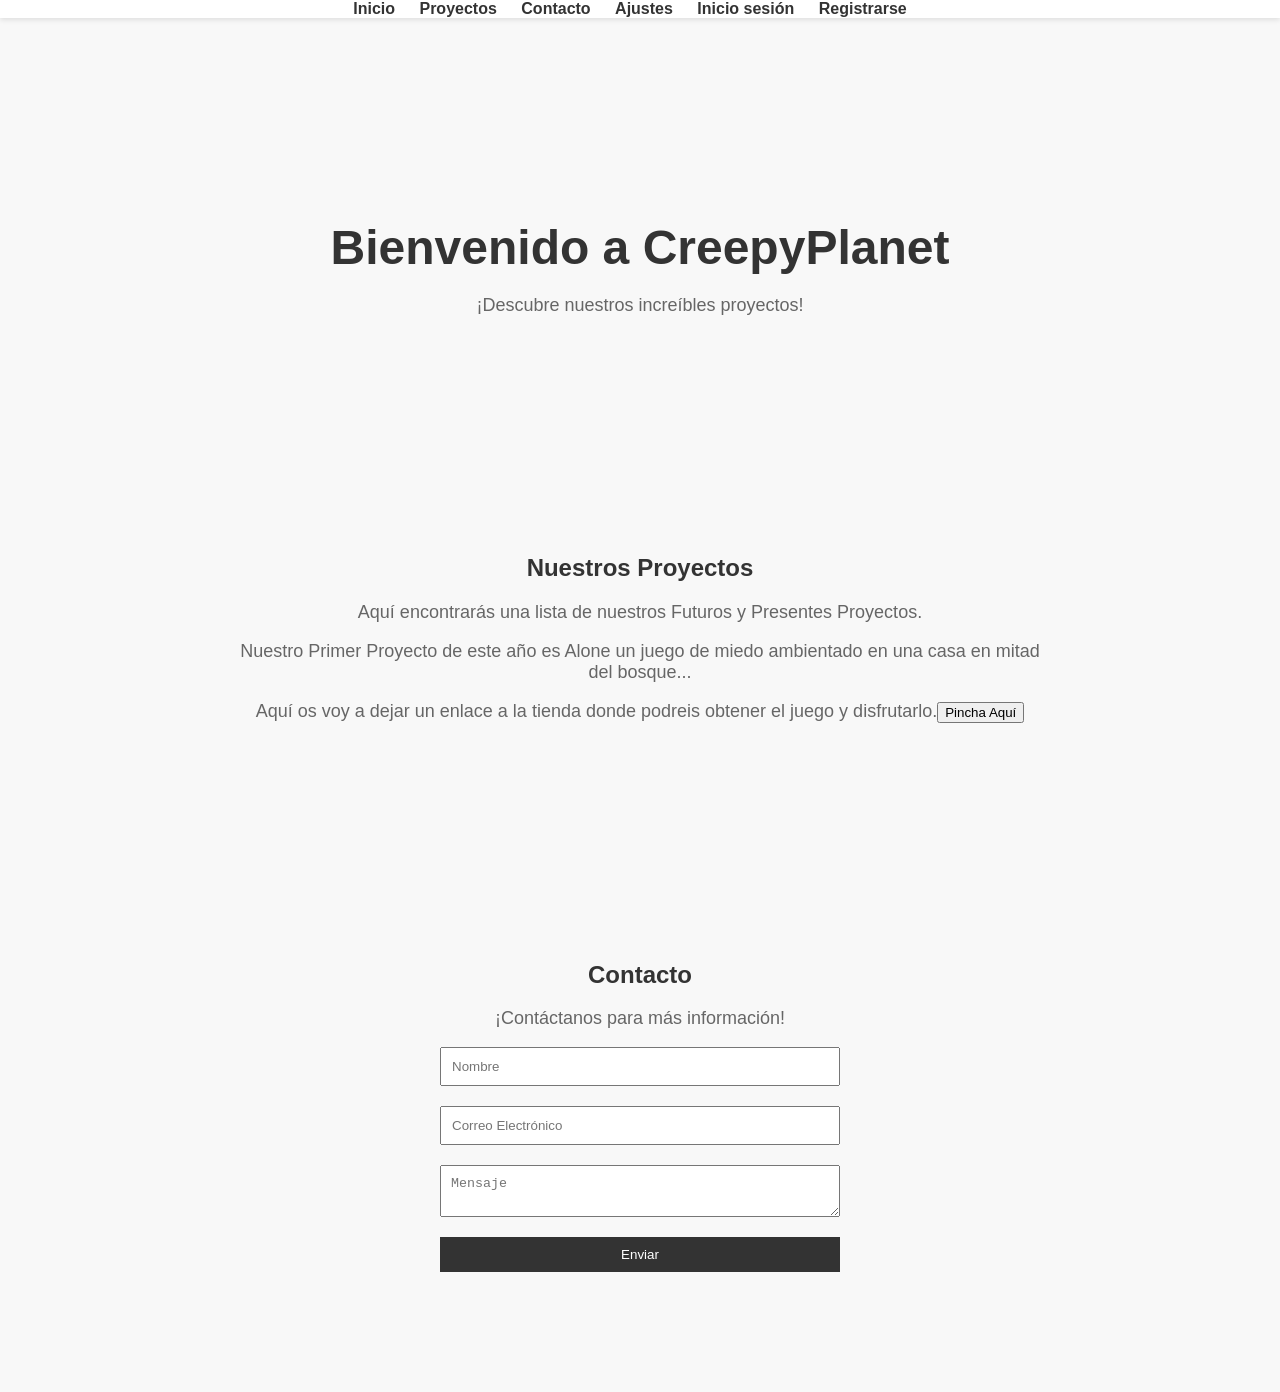
==== index.html @ d0b6a18e "Update index.html" ====
<!DOCTYPE html>
<html lang="es">
    <!DOCTYPE html>
<html lang="es">
<head>
  <meta charset="UTF-8">
  <title>Welcome - CreepyPlanet</title>
  <link rel="stylesheet" href="styles.css">
</head>
<body>
  <header>
    <nav>
      <ul>
        <li><a href="#inicio">Inicio</a></li>
        <li><a href="#servicios">Proyectos</a></li>
        <li><a href="#contacto">Contacto</a></li>
        <li><a href="Ajustes.html" class="option">Ajustes</a></li>
        <li><a href="login.html" class="option">Inicio sesión</a></li>
        <li><a href="sinup.html" class="option">Registrarse</a></li>
      </ul>
    </nav>
  </header>

  <main>
    <section id="inicio" class="section">
      <div class="content">
        <h1>Bienvenido a CreepyPlanet</h1>
        <p>¡Descubre nuestros increíbles proyectos!</p>
      </div>
    </section>

    <section id="servicios" class="section">
      <div class="content">
        <h2>Nuestros Proyectos</h2>
        <p>Aquí encontrarás una lista de nuestros Futuros y Presentes Proyectos.</p>
          <p>Nuestro Primer Proyecto de este año es Alone un juego de miedo ambientado en una casa en mitad del bosque...</p>
          <p>Aquí os voy a dejar un enlace a la tienda donde podreis obtener el juego y disfrutarlo.<button>Pincha Aquí</button></p>
      </div>
    </section>

    <section id="contacto" class="section">
      <div class="content">
        <h2>Contacto</h2>
        <p>¡Contáctanos para más información!</p>
        <form id="contact-form">
          <input type="text" placeholder="Nombre" required>
          <input type="email" placeholder="Correo Electrónico" required>
          <textarea placeholder="Mensaje" required></textarea>
          <button type="submit">Enviar</button>
        </form>
      </div>
    </section>
  </main>

  <script src="app.js"></script>
</body>
</html>
---- styles.css ----
/* Estilos para la página */

/* Estilos generales */
body {
  font-family: 'Arial', sans-serif;
  margin: 0;
  padding: 0;
  background-color: #f8f8f8;
  color: #333;
}

header {
  background-color: #fff;
  box-shadow: 0px 2px 5px rgba(0, 0, 0, 0.1);
  position: fixed;
  width: 100%;
  z-index: 1000;
}

nav ul {
  list-style: none;
  padding: 0;
  margin: 0;
  text-align: center;
}

nav ul li {
  display: inline-block;
  margin-right: 20px;
}

nav ul li a {
  text-decoration: none;
  color: #333;
  font-weight: bold;
  font-size: 16px;
  transition: color 0.3s ease;
}

nav ul li a:hover {
  color: #1DA1F2;
}

main {
  padding-top: 80px; /* Asegura que el contenido no esté detrás del encabezado */
}

/* Estilos para las secciones */
.section {
  padding: 100px 0;
  text-align: center;
}

.content {
  max-width: 800px;
  margin: 0 auto;
}

h1 {
  font-size: 48px;
  margin-bottom: 20px;
}

p {
  font-size: 18px;
  color: #666;
}

/* Estilos para el pie de página */
footer {
  background-color: #333;
  color: #fff;
  text-align: center;
  padding: 20px 0;
  position: relative;
  bottom: 0;
  width: 100%;
}



form {
  display: flex;
  flex-direction: column;
  max-width: 400px;
  margin: 0 auto;
}

form input,
form textarea,
form button {
  margin-bottom: 20px;
  padding: 10px;
}

form button {
  background-color: #333;
  color: #fff;
  border: none;
  cursor: pointer;
}

form button:hover {
  background-color: #555;
}

.grid-container {
  display: grid;
  grid-template-columns: repeat(auto-fill, minmax(300px, 1fr));
  grid-gap: 20px;
  padding: 20px;
}

.grid-item {
  border: 1px solid #ccc;
  padding: 20px;
  text-align: justify;
}

.grid-item h2 {
  margin-bottom: 10px;
  font-size: 24px;
}

/* Estilos para las imágenes */
.image-container {
  border-radius: 10px;
  overflow: hidden;
  box-shadow: 0 4px 6px rgba(0, 0, 0, 0.1);
}

.image-container img {
  width: 100%;
  height: auto;
  display: block;
  transition: transform 0.3s ease;
}

.image-container:hover img {
  transform: scale(1.05);
}
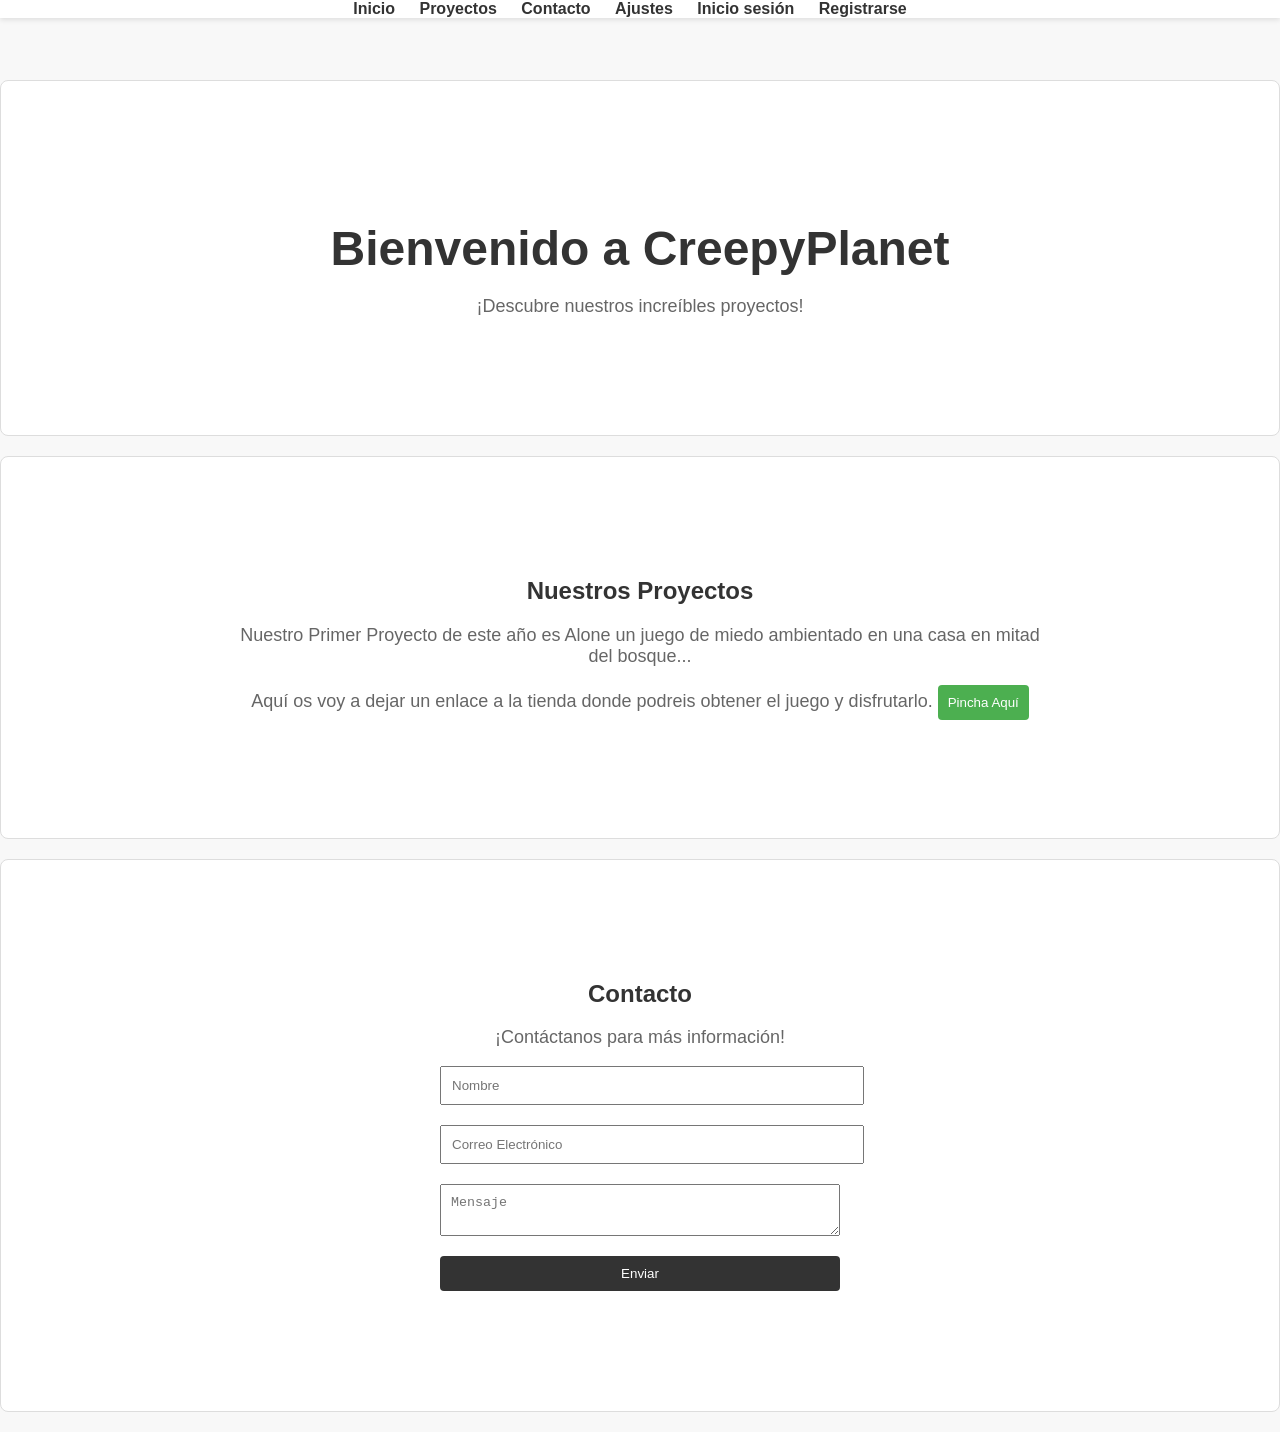
==== commit 360b368b: "Add files via upload" ====
--- a/index.html
+++ b/index.html
@@ -1,57 +1,56 @@
-<!DOCTYPE html>
-<html lang="es">
-    <!DOCTYPE html>
-<html lang="es">
-<head>
-  <meta charset="UTF-8">
-  <title>Welcome - CreepyPlanet</title>
-  <link rel="stylesheet" href="styles.css">
-</head>
-<body>
-  <header>
-    <nav>
-      <ul>
-        <li><a href="#inicio">Inicio</a></li>
-        <li><a href="#servicios">Proyectos</a></li>
-        <li><a href="#contacto">Contacto</a></li>
-        <li><a href="Ajustes.html" class="option">Ajustes</a></li>
-        <li><a href="login.html" class="option">Inicio sesión</a></li>
-        <li><a href="sinup.html" class="option">Registrarse</a></li>
-      </ul>
-    </nav>
-  </header>
-
-  <main>
-    <section id="inicio" class="section">
-      <div class="content">
-        <h1>Bienvenido a CreepyPlanet</h1>
-        <p>¡Descubre nuestros increíbles proyectos!</p>
-      </div>
-    </section>
-
-    <section id="servicios" class="section">
-      <div class="content">
-        <h2>Nuestros Proyectos</h2>
-        <p>Aquí encontrarás una lista de nuestros Futuros y Presentes Proyectos.</p>
-          <p>Nuestro Primer Proyecto de este año es Alone un juego de miedo ambientado en una casa en mitad del bosque...</p>
-          <p>Aquí os voy a dejar un enlace a la tienda donde podreis obtener el juego y disfrutarlo.<button>Pincha Aquí</button></p>
-      </div>
-    </section>
-
-    <section id="contacto" class="section">
-      <div class="content">
-        <h2>Contacto</h2>
-        <p>¡Contáctanos para más información!</p>
-        <form id="contact-form">
-          <input type="text" placeholder="Nombre" required>
-          <input type="email" placeholder="Correo Electrónico" required>
-          <textarea placeholder="Mensaje" required></textarea>
-          <button type="submit">Enviar</button>
-        </form>
-      </div>
-    </section>
-  </main>
-
-  <script src="app.js"></script>
-</body>
-</html>
+<!DOCTYPE html>
+<html lang="es">
+    <!DOCTYPE html>
+<html lang="es">
+<head>
+  <meta charset="UTF-8">
+  <title>Welcome - CreepyPlanet</title>
+  <link rel="stylesheet" href="styles.css">
+</head>
+<body>
+  <header>
+    <nav>
+      <ul>
+        <li><a href="#inicio">Inicio</a></li>
+        <li><a href="#servicios">Proyectos</a></li>
+        <li><a href="#contacto">Contacto</a></li>
+        <li><a href="Ajustes.html" class="option">Ajustes</a></li>
+        <li><a href="login.html" class="option">Inicio sesión</a></li>
+        <li><a href="sinup.html" class="option">Registrarse</a></li>
+      </ul>
+    </nav>
+  </header>
+
+  <main>
+    <section id="inicio" class="section">
+      <div class="content">
+        <h1>Bienvenido a CreepyPlanet</h1>
+        <p>¡Descubre nuestros increíbles proyectos!</p>
+      </div>
+    </section>
+
+    <section id="servicios" class="section">
+      <div class="content">
+        <h2>Nuestros Proyectos</h2>
+          <p>Nuestro Primer Proyecto de este año es Alone un juego de miedo ambientado en una casa en mitad del bosque...</p>
+          <p>Aquí os voy a dejar un enlace a la tienda donde podreis obtener el juego y disfrutarlo. <a href="juego.html"  class="option"> <button>Pincha Aquí</button> </a></p>
+      </div>
+    </section>
+
+    <section id="contacto" class="section">
+      <div class="content">
+        <h2>Contacto</h2>
+        <p>¡Contáctanos para más información!</p>
+        <form id="contact-form">
+          <input type="text" placeholder="Nombre" required>
+          <input type="email" placeholder="Correo Electrónico" required>
+          <textarea placeholder="Mensaje" required></textarea>
+          <button type="submit">Enviar</button>
+        </form>
+      </div>
+    </section>
+  </main>
+
+  <script src="app.js"></script>
+</body>
+</html>
--- a/styles.css
+++ b/styles.css
@@ -1,141 +1,187 @@
-/* Estilos para la página */
-
-/* Estilos generales */
-body {
-  font-family: 'Arial', sans-serif;
-  margin: 0;
-  padding: 0;
-  background-color: #f8f8f8;
-  color: #333;
-}
-
-header {
-  background-color: #fff;
-  box-shadow: 0px 2px 5px rgba(0, 0, 0, 0.1);
-  position: fixed;
-  width: 100%;
-  z-index: 1000;
-}
-
-nav ul {
-  list-style: none;
-  padding: 0;
-  margin: 0;
-  text-align: center;
-}
-
-nav ul li {
-  display: inline-block;
-  margin-right: 20px;
-}
-
-nav ul li a {
-  text-decoration: none;
-  color: #333;
-  font-weight: bold;
-  font-size: 16px;
-  transition: color 0.3s ease;
-}
-
-nav ul li a:hover {
-  color: #1DA1F2;
-}
-
-main {
-  padding-top: 80px; /* Asegura que el contenido no esté detrás del encabezado */
-}
-
-/* Estilos para las secciones */
-.section {
-  padding: 100px 0;
-  text-align: center;
-}
-
-.content {
-  max-width: 800px;
-  margin: 0 auto;
-}
-
-h1 {
-  font-size: 48px;
-  margin-bottom: 20px;
-}
-
-p {
-  font-size: 18px;
-  color: #666;
-}
-
-/* Estilos para el pie de página */
-footer {
-  background-color: #333;
-  color: #fff;
-  text-align: center;
-  padding: 20px 0;
-  position: relative;
-  bottom: 0;
-  width: 100%;
-}
-
-
-
-form {
-  display: flex;
-  flex-direction: column;
-  max-width: 400px;
-  margin: 0 auto;
-}
-
-form input,
-form textarea,
-form button {
-  margin-bottom: 20px;
-  padding: 10px;
-}
-
-form button {
-  background-color: #333;
-  color: #fff;
-  border: none;
-  cursor: pointer;
-}
-
-form button:hover {
-  background-color: #555;
-}
-
-.grid-container {
-  display: grid;
-  grid-template-columns: repeat(auto-fill, minmax(300px, 1fr));
-  grid-gap: 20px;
-  padding: 20px;
-}
-
-.grid-item {
-  border: 1px solid #ccc;
-  padding: 20px;
-  text-align: justify;
-}
-
-.grid-item h2 {
-  margin-bottom: 10px;
-  font-size: 24px;
-}
-
-/* Estilos para las imágenes */
-.image-container {
-  border-radius: 10px;
-  overflow: hidden;
-  box-shadow: 0 4px 6px rgba(0, 0, 0, 0.1);
-}
-
-.image-container img {
-  width: 100%;
-  height: auto;
-  display: block;
-  transition: transform 0.3s ease;
-}
-
-.image-container:hover img {
-  transform: scale(1.05);
+/* Estilos para la página */
+
+/* Estilos generales */
+
+      body {
+        font-family: Arial, sans-serif;
+        margin: 20px;
+        background-color: #f4f4f4;
+      }
+    
+      h1 {
+        color: #333;
+      }
+    
+      section {
+        background-color: #fff;
+        border: 1px solid #ddd;
+        margin-bottom: 20px;
+        padding: 20px;
+        border-radius: 8px;
+      }
+    
+      label {
+        display: block;
+        margin-bottom: 10px;
+        font-weight: bold;
+      }
+    
+      input, select {
+        margin-bottom: 20px;
+        padding: 10px;
+        width: 100%;
+      }
+    
+      button {
+        padding: 10px;
+        background-color: #4CAF50;
+        color: white;
+        border: none;
+        border-radius: 4px;
+        cursor: pointer;
+      }
+    
+      footer {
+        margin-top: 50px;
+        text-align: center;
+        color: #777;
+      }
+
+body {
+  font-family: 'Arial', sans-serif;
+  margin: 0;
+  padding: 0;
+  background-color: #f8f8f8;
+  color: #333;
+}
+
+header {
+  background-color: #fff;
+  box-shadow: 0px 2px 5px rgba(0, 0, 0, 0.1);
+  position: fixed;
+  width: 100%;
+  z-index: 1000;
+}
+
+nav ul {
+  list-style: none;
+  padding: 0;
+  margin: 0;
+  text-align: center;
+}
+
+nav ul li {
+  display: inline-block;
+  margin-right: 20px;
+}
+
+nav ul li a {
+  text-decoration: none;
+  color: #333;
+  font-weight: bold;
+  font-size: 16px;
+  transition: color 0.3s ease;
+}
+
+nav ul li a:hover {
+  color: #1DA1F2;
+}
+
+main {
+  padding-top: 80px; /* Asegura que el contenido no esté detrás del encabezado */
+}
+
+/* Estilos para las secciones */
+.section {
+  padding: 100px 0;
+  text-align: center;
+}
+
+.content {
+  max-width: 800px;
+  margin: 0 auto;
+}
+
+h1 {
+  font-size: 48px;
+  margin-bottom: 20px;
+}
+
+p {
+  font-size: 18px;
+  color: #666;
+}
+
+/* Estilos para el pie de página */
+footer {
+  background-color: #333;
+  color: #fff;
+  text-align: center;
+  padding: 20px 0;
+  position: relative;
+  bottom: 0;
+  width: 100%;
+}
+
+
+
+form {
+  display: flex;
+  flex-direction: column;
+  max-width: 400px;
+  margin: 0 auto;
+}
+
+form input,
+form textarea,
+form button {
+  margin-bottom: 20px;
+  padding: 10px;
+}
+
+form button {
+  background-color: #333;
+  color: #fff;
+  border: none;
+  cursor: pointer;
+}
+
+form button:hover {
+  background-color: #555;
+}
+
+.grid-container {
+  display: grid;
+  grid-template-columns: repeat(auto-fill, minmax(300px, 1fr));
+  grid-gap: 20px;
+  padding: 20px;
+}
+
+.grid-item {
+  border: 1px solid #ccc;
+  padding: 20px;
+  text-align: justify;
+}
+
+.grid-item h2 {
+  margin-bottom: 10px;
+  font-size: 24px;
+}
+
+/* Estilos para las imágenes */
+.image-container {
+  border-radius: 10px;
+  overflow: hidden;
+  box-shadow: 0 4px 6px rgba(0, 0, 0, 0.1);
+}
+
+.image-container img {
+  width: 100%;
+  height: auto;
+  display: block;
+  transition: transform 0.3s ease;
+}
+
+.image-container:hover img {
+  transform: scale(1.05);
 }
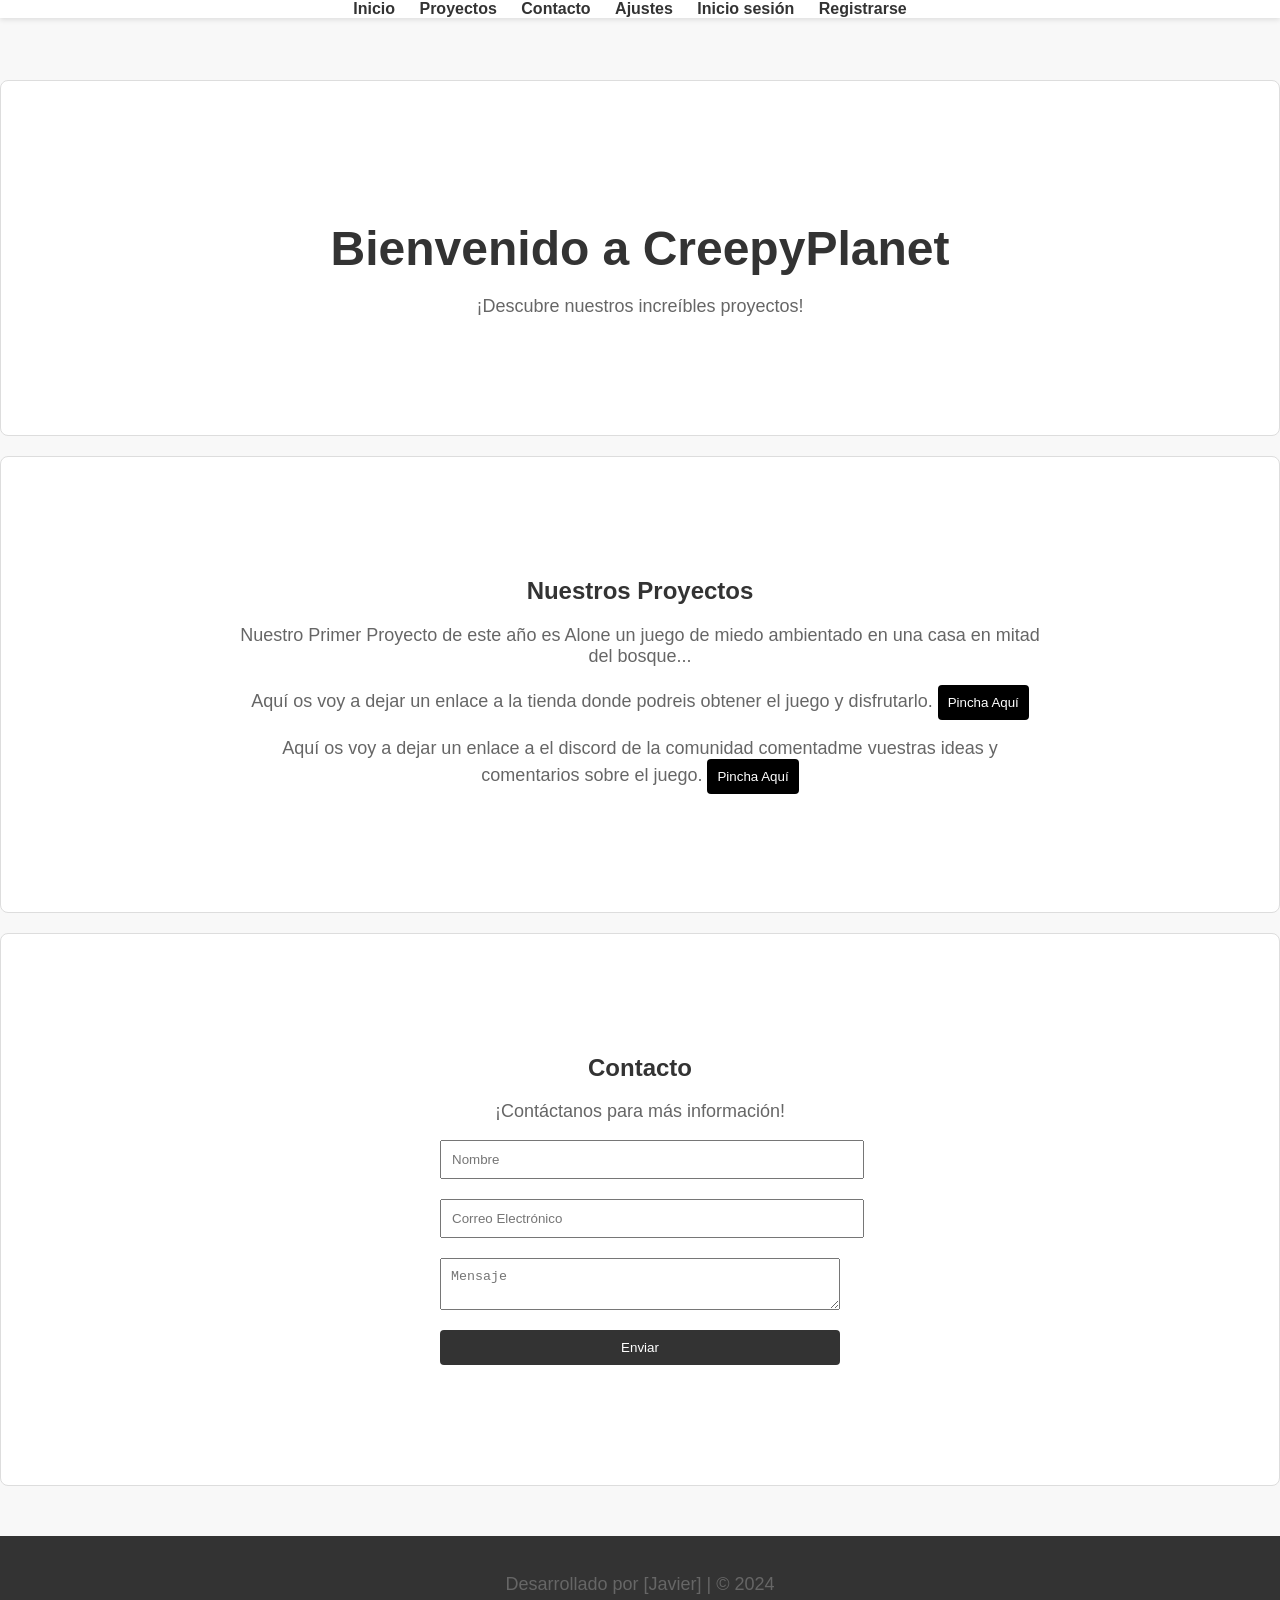
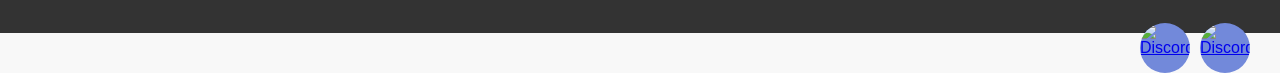
==== commit a2fe15ea: "Add files via upload" ====
--- a/index.html
+++ b/index.html
@@ -4,13 +4,14 @@
 <html lang="es">
 <head>
   <meta charset="UTF-8">
-  <title>Welcome - CreepyPlanet</title>
+  <title>Bienvenido - CreepyPlanet</title>
   <link rel="stylesheet" href="styles.css">
 </head>
 <body>
   <header>
     <nav>
       <ul>
+
         <li><a href="#inicio">Inicio</a></li>
         <li><a href="#servicios">Proyectos</a></li>
         <li><a href="#contacto">Contacto</a></li>
@@ -34,7 +35,8 @@
         <h2>Nuestros Proyectos</h2>
           <p>Nuestro Primer Proyecto de este año es Alone un juego de miedo ambientado en una casa en mitad del bosque...</p>
           <p>Aquí os voy a dejar un enlace a la tienda donde podreis obtener el juego y disfrutarlo. <a href="juego.html"  class="option"> <button>Pincha Aquí</button> </a></p>
-      </div>
+          <p>Aquí os voy a dejar un enlace a el  discord de la comunidad comentadme vuestras ideas y comentarios sobre el juego. <a href="https://discord.gg/C5RjZW2H"  class="option"> <button>Pincha Aquí</button> </a></p>
+        </div>
     </section>
 
     <section id="contacto" class="section">
@@ -51,6 +53,21 @@
     </section>
   </main>
 
+  <footer>
+    <p>Desarrollado por [Javier] | © 2024<div class="container1">
+      <a class="discord-link" href="https://discord.gg/C5RjZW2H" target="_blank">
+          <img src="C:\Users\fjmor\Desktop\compañia\1.png" alt="Discord">
+      </a>
+    </div>
+    <div class="container2">
+      <a class="discord-link" href="https://discord.gg/C5RjZW2H" target="_blank">
+          <img src="C:\Users\fjmor\Desktop\compañia\2.jpg" alt="Discord">
+      </a>
+    </div></p>
+
+  </footer>
+
+
   <script src="app.js"></script>
 </body>
 </html>
--- a/styles.css
+++ b/styles.css
@@ -1,6 +1,46 @@
 /* Estilos para la página */
 
 /* Estilos generales */
+
+
+
+.container1 {
+  position: relative;
+  margin-right: 20px; /* Ajusta el espacio en blanco a tu preferencia */
+}
+.container2 {
+  position: relative;
+  margin-right: 80px; /* Ajusta el espacio en blanco a tu preferencia */
+}
+.discord-link {
+  position: absolute;
+  top: 10px;
+  right: 10px;
+  display: block;
+  width: 50px;
+  height: 50px;
+  border-radius: 50%;
+  background-color: #7289DA;
+  overflow: hidden;
+}
+
+.discord-link img {
+  width: 100%;
+  height: 100%;
+  object-fit: cover;
+}
+
+.egg {
+  position: absolute;
+  top: 50%;
+  left: 50%;
+  transform: translate(-50%, -50%);
+  width: 20px; /* ajusta el tamaño del "huevo" según tus preferencias */
+  height: 20px;
+  background-color: yellow;
+  border-radius: 50%;
+}
+
 
       body {
         font-family: Arial, sans-serif;
@@ -34,7 +74,7 @@
     
       button {
         padding: 10px;
-        background-color: #4CAF50;
+        background-color: #000000;
         color: white;
         border: none;
         border-radius: 4px;
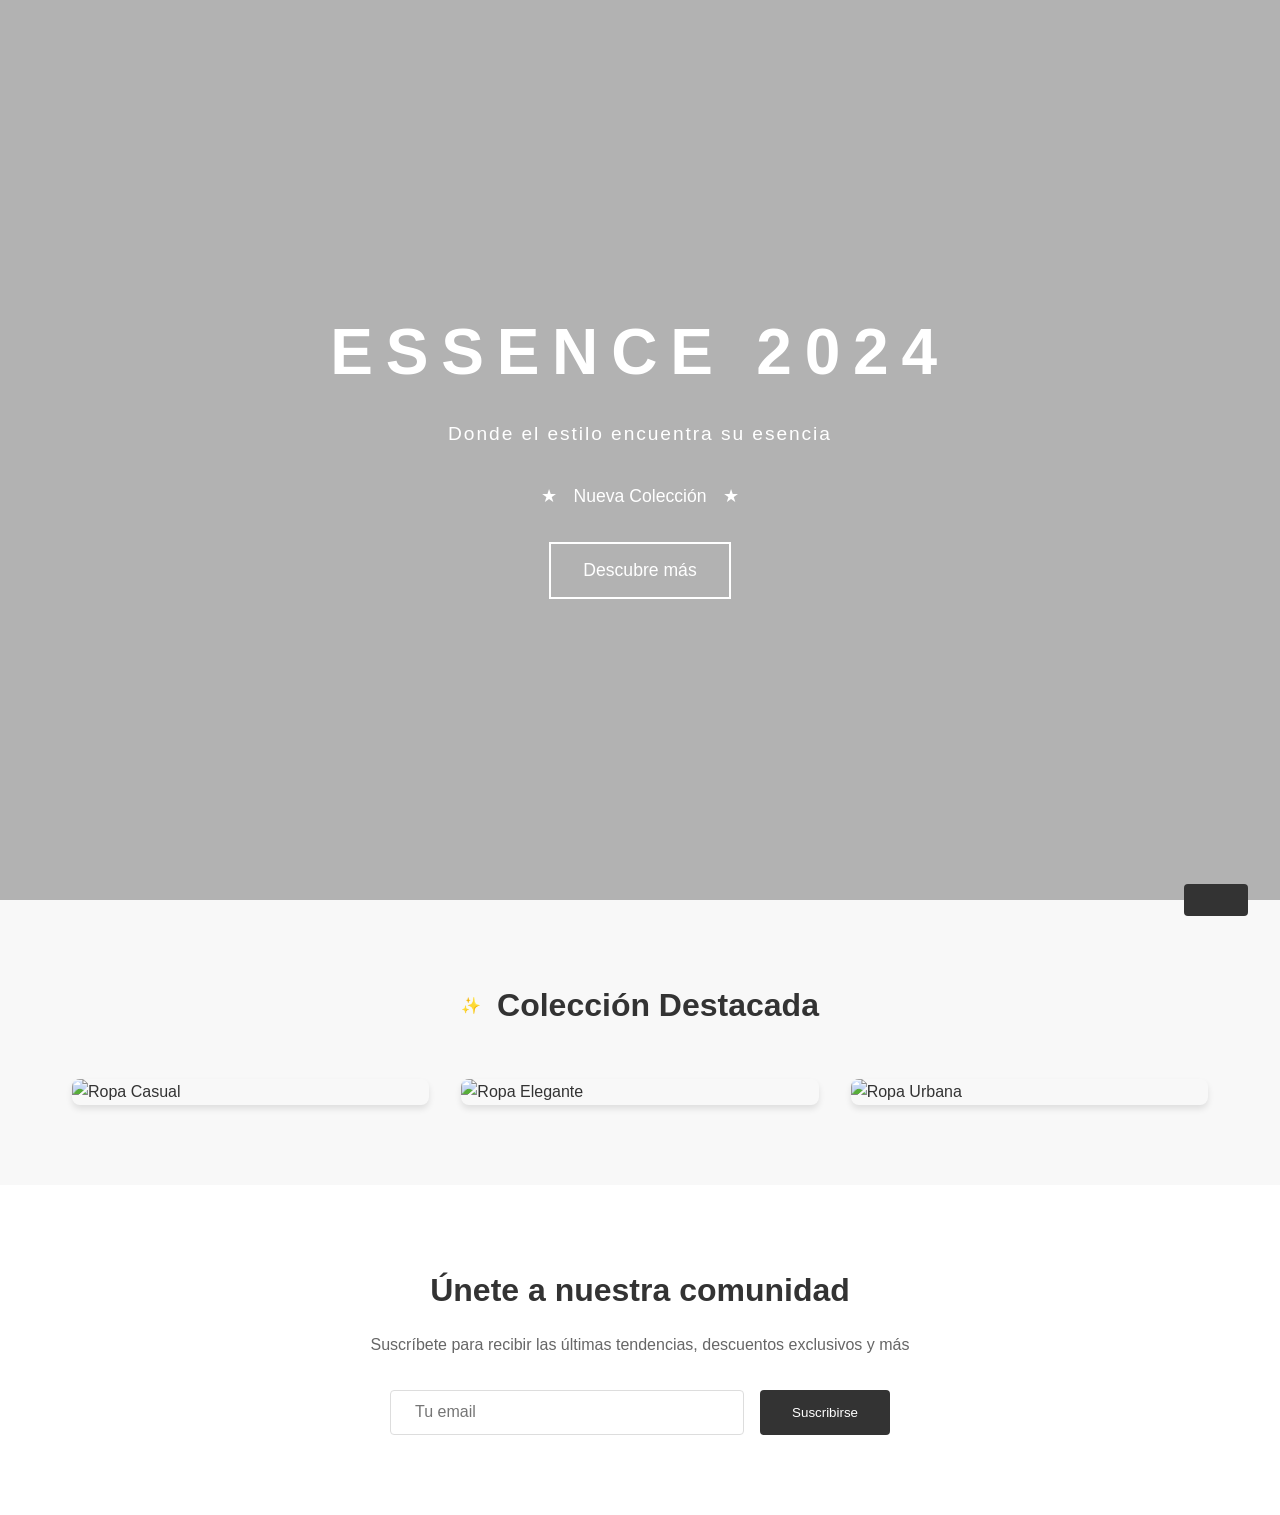
==== commit 4f286e55: "Add files via upload" ====
--- a/index.html
+++ b/index.html
@@ -1,73 +1,79 @@
 <!DOCTYPE html>
 <html lang="es">
-    <!DOCTYPE html>
-<html lang="es">
-<head>
-  <meta charset="UTF-8">
-  <title>Bienvenido - CreepyPlanet</title>
-  <link rel="stylesheet" href="styles.css">
-</head>
-<body>
-  <header>
-    <nav>
-      <ul>
-
-        <li><a href="#inicio">Inicio</a></li>
-        <li><a href="#servicios">Proyectos</a></li>
-        <li><a href="#contacto">Contacto</a></li>
-        <li><a href="Ajustes.html" class="option">Ajustes</a></li>
-        <li><a href="login.html" class="option">Inicio sesión</a></li>
-        <li><a href="sinup.html" class="option">Registrarse</a></li>
-      </ul>
-    </nav>
-  </header>
-
-  <main>
-    <section id="inicio" class="section">
-      <div class="content">
-        <h1>Bienvenido a CreepyPlanet</h1>
-        <p>¡Descubre nuestros increíbles proyectos!</p>
+  <head>
+    <meta charset="UTF-8" />
+    <meta name="viewport" content="width=device-width, initial-scale=1.0" />
+    <title>ESSENCE - Moda Contemporánea</title>
+    <meta name="description" content="Descubre la nueva colección de moda contemporánea" />
+    <link rel="stylesheet" href="style.css">
+  </head>
+  <body>
+    <!-- Hero Section -->
+    <section class="hero">
+      <div class="hero-overlay"></div>
+      <div class="hero-content">
+        <h1>ESSENCE <span class="glow">2024</span></h1>
+        <p>Donde el estilo encuentra su esencia</p>
+        <div class="date-container">
+          <span class="star">★</span>
+          <span>Nueva Colección</span>
+          <span class="star">★</span>
+        </div>
+        <button class="cta-button">Descubre más</button>
       </div>
     </section>
 
-    <section id="servicios" class="section">
-      <div class="content">
-        <h2>Nuestros Proyectos</h2>
-          <p>Nuestro Primer Proyecto de este año es Alone un juego de miedo ambientado en una casa en mitad del bosque...</p>
-          <p>Aquí os voy a dejar un enlace a la tienda donde podreis obtener el juego y disfrutarlo. <a href="juego.html"  class="option"> <button>Pincha Aquí</button> </a></p>
-          <p>Aquí os voy a dejar un enlace a el  discord de la comunidad comentadme vuestras ideas y comentarios sobre el juego. <a href="https://discord.gg/C5RjZW2H"  class="option"> <button>Pincha Aquí</button> </a></p>
+    <!-- Collection Section -->
+    <section class="artists">
+      <div class="container">
+        <div class="section-header">
+          <span class="icon">✨</span>
+          <h2>Colección Destacada</h2>
         </div>
+        <div class="artists-grid">
+          <div class="artist-card">
+            <div class="artist-overlay"></div>
+            <img src="https://images.unsplash.com/photo-1539109136881-3be0616acf4b" alt="Ropa Casual">
+            <div class="artist-info">
+              <h3>Casual Chic</h3>
+              <p>Colección Primavera</p>
+            </div>
+          </div>
+          <div class="artist-card">
+            <div class="artist-overlay"></div>
+            <img src="https://images.unsplash.com/photo-1445205170230-053b83016050" alt="Ropa Elegante">
+            <div class="artist-info">
+              <h3>Elegancia Natural</h3>
+              <p>Colección Verano</p>
+            </div>
+          </div>
+          <div class="artist-card">
+            <div class="artist-overlay"></div>
+            <img src="https://images.unsplash.com/photo-1490481651871-ab68de25d43d" alt="Ropa Urbana">
+            <div class="artist-info">
+              <h3>Urban Style</h3>
+              <p>Colección Otoño</p>
+            </div>
+          </div>
+        </div>
+      </div>
     </section>
 
-    <section id="contacto" class="section">
-      <div class="content">
-        <h2>Contacto</h2>
-        <p>¡Contáctanos para más información!</p>
-        <form id="contact-form">
-          <input type="text" placeholder="Nombre" required>
-          <input type="email" placeholder="Correo Electrónico" required>
-          <textarea placeholder="Mensaje" required></textarea>
-          <button type="submit">Enviar</button>
+    <!-- Contact Section -->
+    <section class="contact">
+      <div class="container">
+        <h2>Únete a nuestra comunidad</h2>
+        <p>Suscríbete para recibir las últimas tendencias, descuentos exclusivos y más</p>
+        <form id="newsletter-form">
+          <div class="form-group">
+            <input type="email" id="email" placeholder="Tu email" required>
+            <button type="submit">Suscribirse</button>
+          </div>
         </form>
       </div>
     </section>
-  </main>
 
-  <footer>
-    <p>Desarrollado por [Javier] | © 2024<div class="container1">
-      <a class="discord-link" href="https://discord.gg/C5RjZW2H" target="_blank">
-          <img src="C:\Users\fjmor\Desktop\compañia\1.png" alt="Discord">
-      </a>
-    </div>
-    <div class="container2">
-      <a class="discord-link" href="https://discord.gg/C5RjZW2H" target="_blank">
-          <img src="C:\Users\fjmor\Desktop\compañia\2.jpg" alt="Discord">
-      </a>
-    </div></p>
-
-  </footer>
-
-
-  <script src="app.js"></script>
-</body>
+    <div id="toast" class="toast"></div>
+    <script src="script.js"></script>
+  </body>
 </html>
--- a/style.css
+++ b/style.css
@@ -0,0 +1,254 @@
+/* Base Styles */
+* {
+  margin: 0;
+  padding: 0;
+  box-sizing: border-box;
+}
+
+body {
+  font-family: 'Inter', sans-serif;
+  line-height: 1.6;
+  color: #333;
+  background-color: #fff;
+}
+
+/* Hero Section */
+.hero {
+  position: relative;
+  height: 100vh;
+  display: flex;
+  align-items: center;
+  justify-content: center;
+  text-align: center;
+  overflow: hidden;
+}
+
+.hero-overlay {
+  position: absolute;
+  top: 0;
+  left: 0;
+  width: 100%;
+  height: 100%;
+  background: rgba(0, 0, 0, 0.3);
+  z-index: 1;
+}
+
+.hero-content {
+  position: relative;
+  z-index: 2;
+  color: #fff;
+}
+
+.hero h1 {
+  font-size: 4rem;
+  margin-bottom: 1rem;
+  letter-spacing: 0.2em;
+}
+
+.hero p {
+  font-size: 1.2rem;
+  margin-bottom: 2rem;
+  letter-spacing: 0.1em;
+}
+
+.date-container {
+  display: flex;
+  align-items: center;
+  justify-content: center;
+  gap: 1rem;
+  margin-bottom: 2rem;
+  font-size: 1.1rem;
+}
+
+.star {
+  animation: glow 2s ease-in-out infinite;
+}
+
+.cta-button {
+  padding: 1rem 2rem;
+  font-size: 1.1rem;
+  background: transparent;
+  border: 2px solid #fff;
+  color: #fff;
+  cursor: pointer;
+  transition: all 0.3s ease;
+}
+
+.cta-button:hover {
+  background: #fff;
+  color: #000;
+}
+
+/* Collection Section */
+.artists {
+  padding: 5rem 0;
+  background: #f8f8f8;
+}
+
+.container {
+  max-width: 1200px;
+  margin: 0 auto;
+  padding: 0 2rem;
+}
+
+.section-header {
+  text-align: center;
+  margin-bottom: 3rem;
+  display: flex;
+  align-items: center;
+  justify-content: center;
+  gap: 1rem;
+}
+
+.section-header h2 {
+  font-size: 2rem;
+  color: #333;
+}
+
+.artists-grid {
+  display: grid;
+  grid-template-columns: repeat(auto-fit, minmax(300px, 1fr));
+  gap: 2rem;
+}
+
+.artist-card {
+  position: relative;
+  overflow: hidden;
+  border-radius: 8px;
+  box-shadow: 0 4px 6px rgba(0, 0, 0, 0.1);
+}
+
+.artist-card img {
+  width: 100%;
+  height: 400px;
+  object-fit: cover;
+  transition: transform 0.3s ease;
+}
+
+.artist-overlay {
+  position: absolute;
+  bottom: 0;
+  left: 0;
+  right: 0;
+  background: linear-gradient(to top, rgba(0, 0, 0, 0.8), transparent);
+  padding: 2rem;
+  color: #fff;
+  transform: translateY(100%);
+  transition: transform 0.3s ease;
+}
+
+.artist-card:hover .artist-overlay {
+  transform: translateY(0);
+}
+
+.artist-card:hover img {
+  transform: scale(1.05);
+}
+
+.artist-info {
+  position: absolute;
+  bottom: 0;
+  left: 0;
+  right: 0;
+  padding: 1.5rem;
+  color: #fff;
+  z-index: 2;
+}
+
+.artist-info h3 {
+  font-size: 1.5rem;
+  margin-bottom: 0.5rem;
+}
+
+/* Contact Section */
+.contact {
+  padding: 5rem 0;
+  background: #fff;
+  text-align: center;
+}
+
+.contact h2 {
+  font-size: 2rem;
+  margin-bottom: 1rem;
+  color: #333;
+}
+
+.contact p {
+  color: #666;
+  margin-bottom: 2rem;
+  max-width: 600px;
+  margin-left: auto;
+  margin-right: auto;
+}
+
+.form-group {
+  display: flex;
+  gap: 1rem;
+  max-width: 500px;
+  margin: 0 auto;
+}
+
+.form-group input {
+  flex: 1;
+  padding: 0.8rem 1.5rem;
+  border: 1px solid #ddd;
+  border-radius: 4px;
+  font-size: 1rem;
+}
+
+.form-group button {
+  padding: 0.8rem 2rem;
+  background: #333;
+  color: #fff;
+  border: none;
+  border-radius: 4px;
+  cursor: pointer;
+  transition: background 0.3s ease;
+}
+
+.form-group button:hover {
+  background: #555;
+}
+
+/* Toast Notification */
+.toast {
+  position: fixed;
+  bottom: 2rem;
+  right: 2rem;
+  padding: 1rem 2rem;
+  background: #333;
+  color: #fff;
+  border-radius: 4px;
+  transform: translateY(150%);
+  transition: transform 0.3s ease;
+  z-index: 1000;
+}
+
+.toast.show {
+  transform: translateY(0);
+}
+
+/* Animations */
+@keyframes glow {
+  0%, 100% {
+    opacity: 1;
+  }
+  50% {
+    opacity: 0.5;
+  }
+}
+
+/* Responsive Design */
+@media (max-width: 768px) {
+  .hero h1 {
+    font-size: 3rem;
+  }
+  
+  .form-group {
+    flex-direction: column;
+  }
+  
+  .form-group button {
+    width: 100%;
+  }
+}
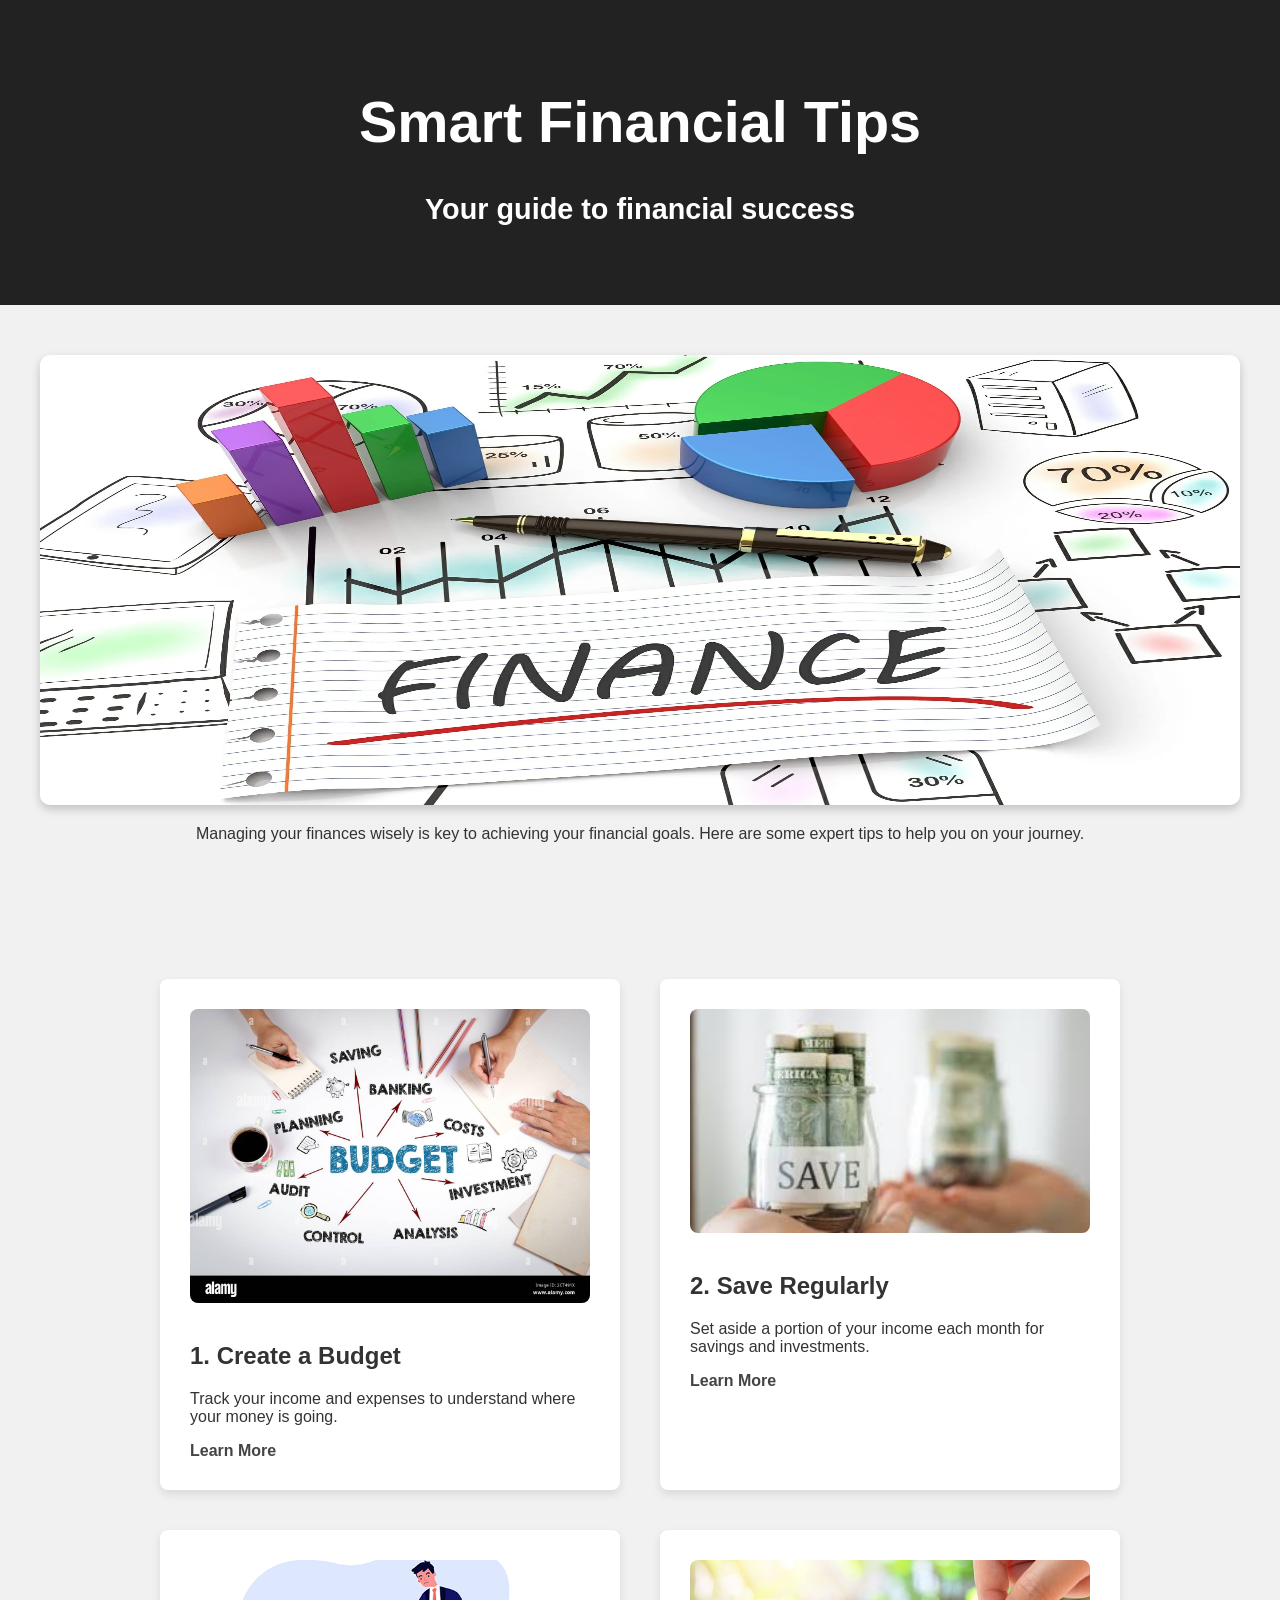
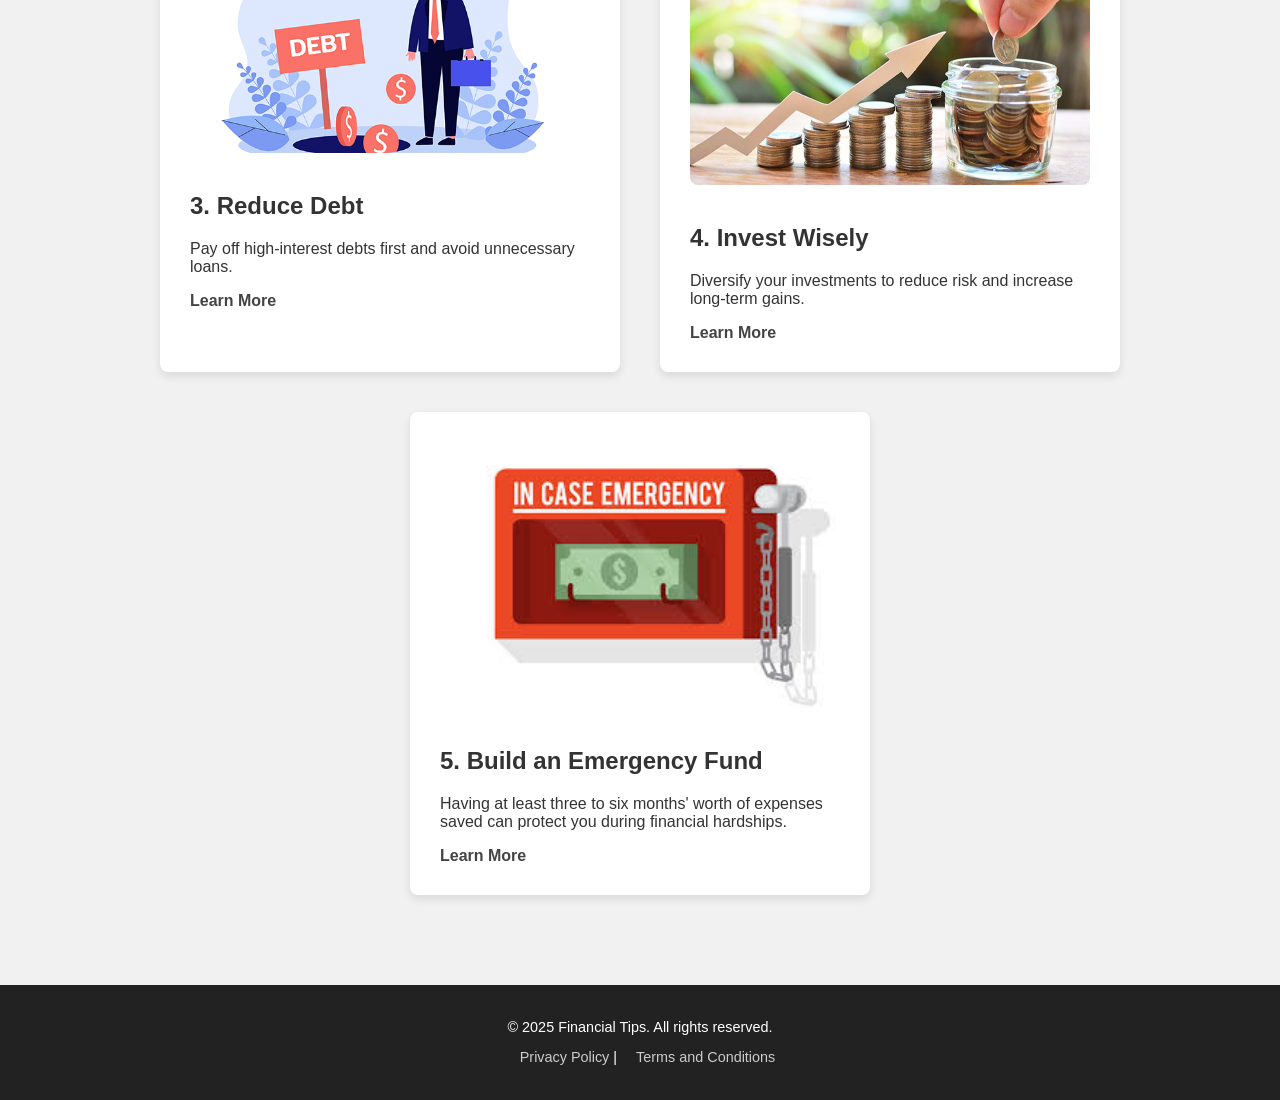
==== commit ea839db3: "Add files via upload" ====
--- a/index.html
+++ b/index.html
@@ -1,79 +1,152 @@
 <!DOCTYPE html>
-<html lang="es">
-  <head>
-    <meta charset="UTF-8" />
-    <meta name="viewport" content="width=device-width, initial-scale=1.0" />
-    <title>ESSENCE - Moda Contemporánea</title>
-    <meta name="description" content="Descubre la nueva colección de moda contemporánea" />
-    <link rel="stylesheet" href="style.css">
-  </head>
-  <body>
-    <!-- Hero Section -->
-    <section class="hero">
-      <div class="hero-overlay"></div>
-      <div class="hero-content">
-        <h1>ESSENCE <span class="glow">2024</span></h1>
-        <p>Donde el estilo encuentra su esencia</p>
-        <div class="date-container">
-          <span class="star">★</span>
-          <span>Nueva Colección</span>
-          <span class="star">★</span>
+<html lang="en">
+<head>
+    <meta charset="UTF-8">
+    <meta name="viewport" content="width=device-width, initial-scale=1.0">
+    <title>Financial Tips</title>
+    <style>
+        body {
+            font-family: 'Poppins', sans-serif;
+            margin: 0;
+            padding: 0;
+            background-color: #f1f1f1;
+            color: #333;
+            text-align: center;
+        }
+        header {
+            background: #222;
+            color: white;
+            padding: 50px 20px;
+            font-size: 1.8rem;
+            font-weight: bold;
+            animation: fadeIn 1s ease-in-out;
+        }
+        .intro {
+            padding: 50px 20px;
+            max-width: 1200px;
+            margin: auto;
+            animation: slideUp 1s ease-in-out;
+        }
+        .intro img {
+            width: 100%;
+            max-height: 450px;
+            border-radius: 10px;
+            box-shadow: 0px 4px 10px rgba(0, 0, 0, 0.2);
+        }
+        .tips {
+            display: flex;
+            flex-wrap: wrap;
+            justify-content: center;
+            padding: 50px 20px;
+            max-width: 1400px;
+            margin: auto;
+        }
+        .tip {
+            background: white;
+            margin: 20px;
+            padding: 30px;
+            width: 400px;
+            box-shadow: 0px 4px 10px rgba(0, 0, 0, 0.1);
+            border-radius: 8px;
+            transition: transform 0.3s ease-in-out;
+            text-align: left;
+        }
+        .tip:hover {
+            transform: scale(1.05);
+        }
+        .tip img {
+            width: 100%;
+            border-radius: 8px;
+            margin-bottom: 15px;
+        }
+        .tip a {
+            display: block;
+            margin-top: 10px;
+            color: #444;
+            text-decoration: none;
+            font-weight: bold;
+        }
+        footer {
+            background: #222;
+            color: white;
+            padding: 20px;
+            margin-top: 20px;
+            font-size: 0.9rem;
+        }
+        footer a {
+            color: #ccc;
+            text-decoration: none;
+            margin-left: 15px;
+        }
+        footer a:hover {
+            text-decoration: underline;
+        }
+        @keyframes fadeIn {
+            from { opacity: 0; }
+            to { opacity: 1; }
+        }
+        @keyframes slideUp {
+            from { transform: translateY(30px); opacity: 0; }
+            to { transform: translateY(0); opacity: 1; }
+        }
+    </style>
+</head>
+<body>
+    <header>
+        <h1>Smart Financial Tips</h1>
+        <p>Your guide to financial success</p>
+    </header>
+    
+    <section class="intro">
+        <img src="finance-definition.jpg" alt="Finance Image">
+        <p>Managing your finances wisely is key to achieving your financial goals. Here are some expert tips to help you on your journey.</p>
+    </section>
+    
+    <section class="tips">
+        <div class="tip">
+            <img src="imagen1.jpg" alt="Budget Planning">
+            <h2>1. Create a Budget</h2>
+            <p>Track your income and expenses to understand where your money is going.</p>
+            <a href="budget.html">Learn More</a>
         </div>
-        <button class="cta-button">Descubre más</button>
-      </div>
+        <div class="tip">
+            <img src="images (4).jpeg" alt="Save Money">
+            <h2>2. Save Regularly</h2>
+            <p>Set aside a portion of your income each month for savings and investments.</p>
+            <a href="savings.html">Learn More</a>
+        </div>
+        <div class="tip">
+            <img src="debt.png" alt="Debt Management">
+            <h2>3. Reduce Debt</h2>
+            <p>Pay off high-interest debts first and avoid unnecessary loans.</p>
+            <a href="debt.html">Learn More</a>
+        </div>
+        <div class="tip">
+            <img src="imagen2.jpeg" alt="Invest Wisely">
+            <h2>4. Invest Wisely</h2>
+            <p>Diversify your investments to reduce risk and increase long-term gains.</p>
+            <a href="investing.html">Learn More</a>
+        </div>
+        <div class="tip">
+            <img src="images (5).jpeg" alt="Emergency Fund">
+            <h2>5. Build an Emergency Fund</h2>
+            <p>Having at least three to six months' worth of expenses saved can protect you during financial hardships.</p>
+            <a href="emergency.html">Learn More</a>
+        </div>
     </section>
-
-    <!-- Collection Section -->
-    <section class="artists">
-      <div class="container">
-        <div class="section-header">
-          <span class="icon">✨</span>
-          <h2>Colección Destacada</h2>
-        </div>
-        <div class="artists-grid">
-          <div class="artist-card">
-            <div class="artist-overlay"></div>
-            <img src="https://images.unsplash.com/photo-1539109136881-3be0616acf4b" alt="Ropa Casual">
-            <div class="artist-info">
-              <h3>Casual Chic</h3>
-              <p>Colección Primavera</p>
-            </div>
-          </div>
-          <div class="artist-card">
-            <div class="artist-overlay"></div>
-            <img src="https://images.unsplash.com/photo-1445205170230-053b83016050" alt="Ropa Elegante">
-            <div class="artist-info">
-              <h3>Elegancia Natural</h3>
-              <p>Colección Verano</p>
-            </div>
-          </div>
-          <div class="artist-card">
-            <div class="artist-overlay"></div>
-            <img src="https://images.unsplash.com/photo-1490481651871-ab68de25d43d" alt="Ropa Urbana">
-            <div class="artist-info">
-              <h3>Urban Style</h3>
-              <p>Colección Otoño</p>
-            </div>
-          </div>
-        </div>
-      </div>
-    </section>
-
-    <!-- Contact Section -->
-    <section class="contact">
-      <div class="container">
-        <h2>Únete a nuestra comunidad</h2>
-        <p>Suscríbete para recibir las últimas tendencias, descuentos exclusivos y más</p>
-        <form id="newsletter-form">
-          <div class="form-group">
-            <input type="email" id="email" placeholder="Tu email" required>
-            <button type="submit">Suscribirse</button>
-          </div>
-        </form>
-      </div>
-    </section>
-
-    <div id="toast" class="toast"></div>
-    <script src="script.js"></script>
-  </body>
-</html>+    
+    <footer>
+        <p>© 2025 Financial Tips. All rights reserved.</p>
+        <p><a href="privacy-policy.html">Privacy Policy</a> | <a href="terms-and-conditions.html">Terms and Conditions</a></p>
+    </footer>
+    
+    <script>
+        document.addEventListener("DOMContentLoaded", function() {
+            const tips = document.querySelectorAll(".tip");
+            tips.forEach((tip, index) => {
+                tip.style.animation = `fadeIn 0.8s ease-in-out ${index * 0.2}s both`;
+            });
+        });
+    </script>
+</body>
+</html>
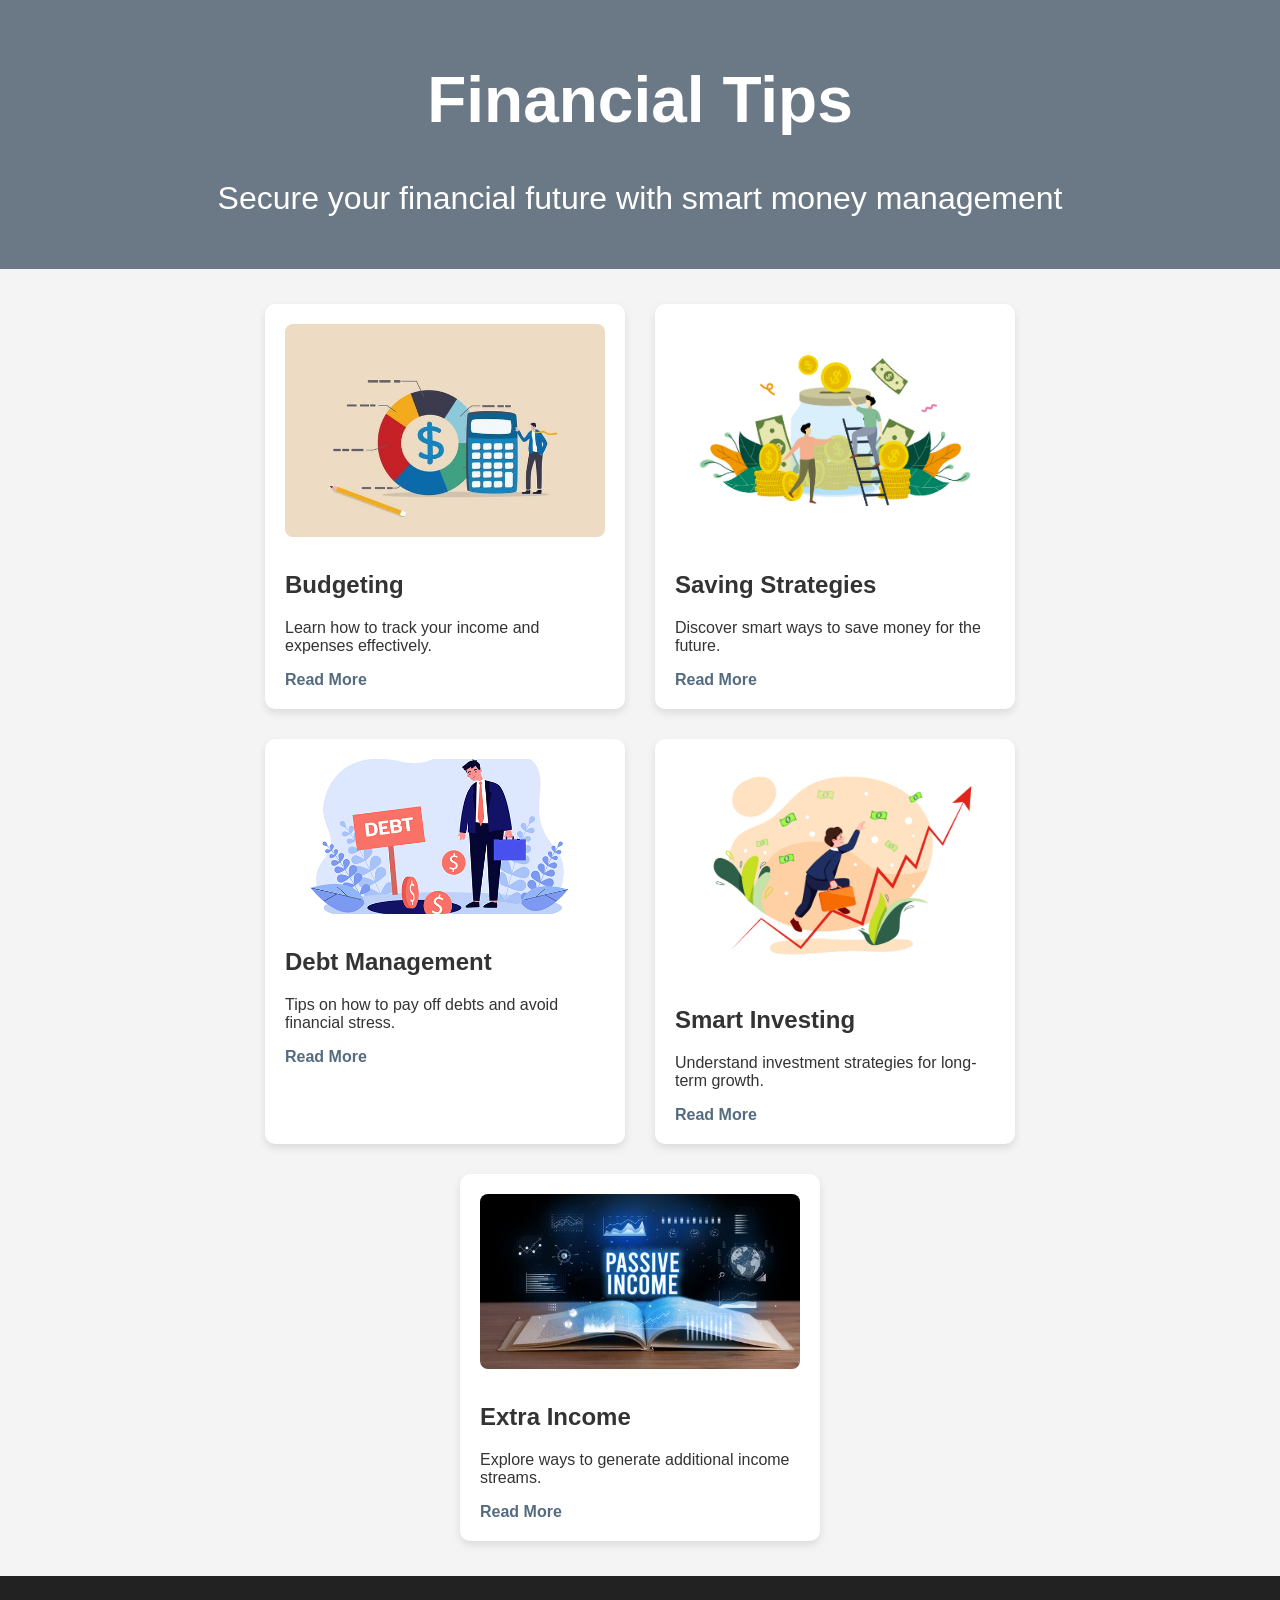
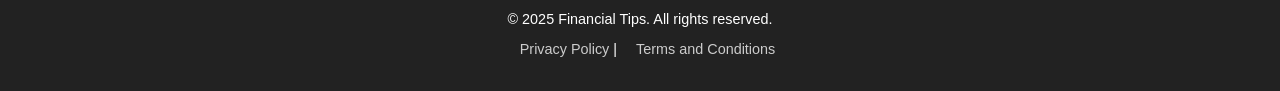
==== commit b582f624: "Add files via upload" ====
--- a/index.html
+++ b/index.html
@@ -3,68 +3,58 @@
 <head>
     <meta charset="UTF-8">
     <meta name="viewport" content="width=device-width, initial-scale=1.0">
-    <title>Financial Tips</title>
+    <title>Financial Tips for a Secure Future</title>
+    <script async src="https://pagead2.googlesyndication.com/pagead/js/adsbygoogle.js?client=ca-pub-4420698611954762" crossorigin="anonymous"></script>
     <style>
         body {
-            font-family: 'Poppins', sans-serif;
+            font-family: Arial, sans-serif;
             margin: 0;
             padding: 0;
-            background-color: #f1f1f1;
+            background-color: #f4f4f4;
             color: #333;
             text-align: center;
         }
         header {
-            background: #222;
+            background: #6b7986;
             color: white;
-            padding: 50px 20px;
-            font-size: 1.8rem;
-            font-weight: bold;
-            animation: fadeIn 1s ease-in-out;
+            padding: 20px;
+            font-size: 2rem;
         }
-        .intro {
-            padding: 50px 20px;
+        .container {
+            width: 90%;
             max-width: 1200px;
-            margin: auto;
-            animation: slideUp 1s ease-in-out;
-        }
-        .intro img {
-            width: 100%;
-            max-height: 450px;
-            border-radius: 10px;
-            box-shadow: 0px 4px 10px rgba(0, 0, 0, 0.2);
-        }
-        .tips {
+            margin: 20px auto;
             display: flex;
             flex-wrap: wrap;
             justify-content: center;
-            padding: 50px 20px;
-            max-width: 1400px;
-            margin: auto;
         }
-        .tip {
+        .card {
             background: white;
-            margin: 20px;
-            padding: 30px;
-            width: 400px;
-            box-shadow: 0px 4px 10px rgba(0, 0, 0, 0.1);
-            border-radius: 8px;
+            margin: 15px;
+            padding: 20px;
+            width: 320px;
+            box-shadow: 0px 4px 8px rgba(0, 0, 0, 0.1);
+            border-radius: 10px;
             transition: transform 0.3s ease-in-out;
             text-align: left;
         }
-        .tip:hover {
+        .card:hover {
             transform: scale(1.05);
         }
-        .tip img {
+        .card img {
             width: 100%;
             border-radius: 8px;
-            margin-bottom: 15px;
+            margin-bottom: 10px;
         }
-        .tip a {
+        .card a {
             display: block;
             margin-top: 10px;
-            color: #444;
+            color: #556b80;
             text-decoration: none;
             font-weight: bold;
+        }
+        .card a:hover {
+            text-decoration: underline;
         }
         footer {
             background: #222;
@@ -81,72 +71,50 @@
         footer a:hover {
             text-decoration: underline;
         }
-        @keyframes fadeIn {
-            from { opacity: 0; }
-            to { opacity: 1; }
-        }
-        @keyframes slideUp {
-            from { transform: translateY(30px); opacity: 0; }
-            to { transform: translateY(0); opacity: 1; }
-        }
     </style>
 </head>
 <body>
     <header>
-        <h1>Smart Financial Tips</h1>
-        <p>Your guide to financial success</p>
+        <h1>Financial Tips</h1>
+        <p>Secure your financial future with smart money management</p>
     </header>
     
-    <section class="intro">
-        <img src="finance-definition.jpg" alt="Finance Image">
-        <p>Managing your finances wisely is key to achieving your financial goals. Here are some expert tips to help you on your journey.</p>
-    </section>
-    
-    <section class="tips">
-        <div class="tip">
-            <img src="imagen1.jpg" alt="Budget Planning">
-            <h2>1. Create a Budget</h2>
-            <p>Track your income and expenses to understand where your money is going.</p>
-            <a href="budget.html">Learn More</a>
+    <div class="container">
+        <div class="card">
+            <img src="budgeting.jpg" alt="Budget Planning">
+            <h2>Budgeting</h2>
+            <p>Learn how to track your income and expenses effectively.</p>
+            <a href="budget.html">Read More</a>
         </div>
-        <div class="tip">
-            <img src="images (4).jpeg" alt="Save Money">
-            <h2>2. Save Regularly</h2>
-            <p>Set aside a portion of your income each month for savings and investments.</p>
-            <a href="savings.html">Learn More</a>
+        <div class="card">
+            <img src="savingmoney.jpg" alt="Saving Money">
+            <h2>Saving Strategies</h2>
+            <p>Discover smart ways to save money for the future.</p>
+            <a href="savings.html">Read More</a>
         </div>
-        <div class="tip">
-            <img src="debt.png" alt="Debt Management">
-            <h2>3. Reduce Debt</h2>
-            <p>Pay off high-interest debts first and avoid unnecessary loans.</p>
-            <a href="debt.html">Learn More</a>
+        <div class="card">
+            <img src="debt.png" alt="Debt Reduction">
+            <h2>Debt Management</h2>
+            <p>Tips on how to pay off debts and avoid financial stress.</p>
+            <a href="debt.html">Read More</a>
         </div>
-        <div class="tip">
-            <img src="imagen2.jpeg" alt="Invest Wisely">
-            <h2>4. Invest Wisely</h2>
-            <p>Diversify your investments to reduce risk and increase long-term gains.</p>
-            <a href="investing.html">Learn More</a>
+        <div class="card">
+            <img src="investing.jpg" alt="Investing">
+            <h2>Smart Investing</h2>
+            <p>Understand investment strategies for long-term growth.</p>
+            <a href="investing.html">Read More</a>
         </div>
-        <div class="tip">
-            <img src="images (5).jpeg" alt="Emergency Fund">
-            <h2>5. Build an Emergency Fund</h2>
-            <p>Having at least three to six months' worth of expenses saved can protect you during financial hardships.</p>
-            <a href="emergency.html">Learn More</a>
+        <div class="card">
+            <img src="extraincome.jpg" alt="Extra Income">
+            <h2>Extra Income</h2>
+            <p>Explore ways to generate additional income streams.</p>
+            <a href="income.html">Read More</a>
         </div>
-    </section>
+    </div>
     
     <footer>
         <p>© 2025 Financial Tips. All rights reserved.</p>
         <p><a href="privacy-policy.html">Privacy Policy</a> | <a href="terms-and-conditions.html">Terms and Conditions</a></p>
     </footer>
-    
-    <script>
-        document.addEventListener("DOMContentLoaded", function() {
-            const tips = document.querySelectorAll(".tip");
-            tips.forEach((tip, index) => {
-                tip.style.animation = `fadeIn 0.8s ease-in-out ${index * 0.2}s both`;
-            });
-        });
-    </script>
 </body>
 </html>
